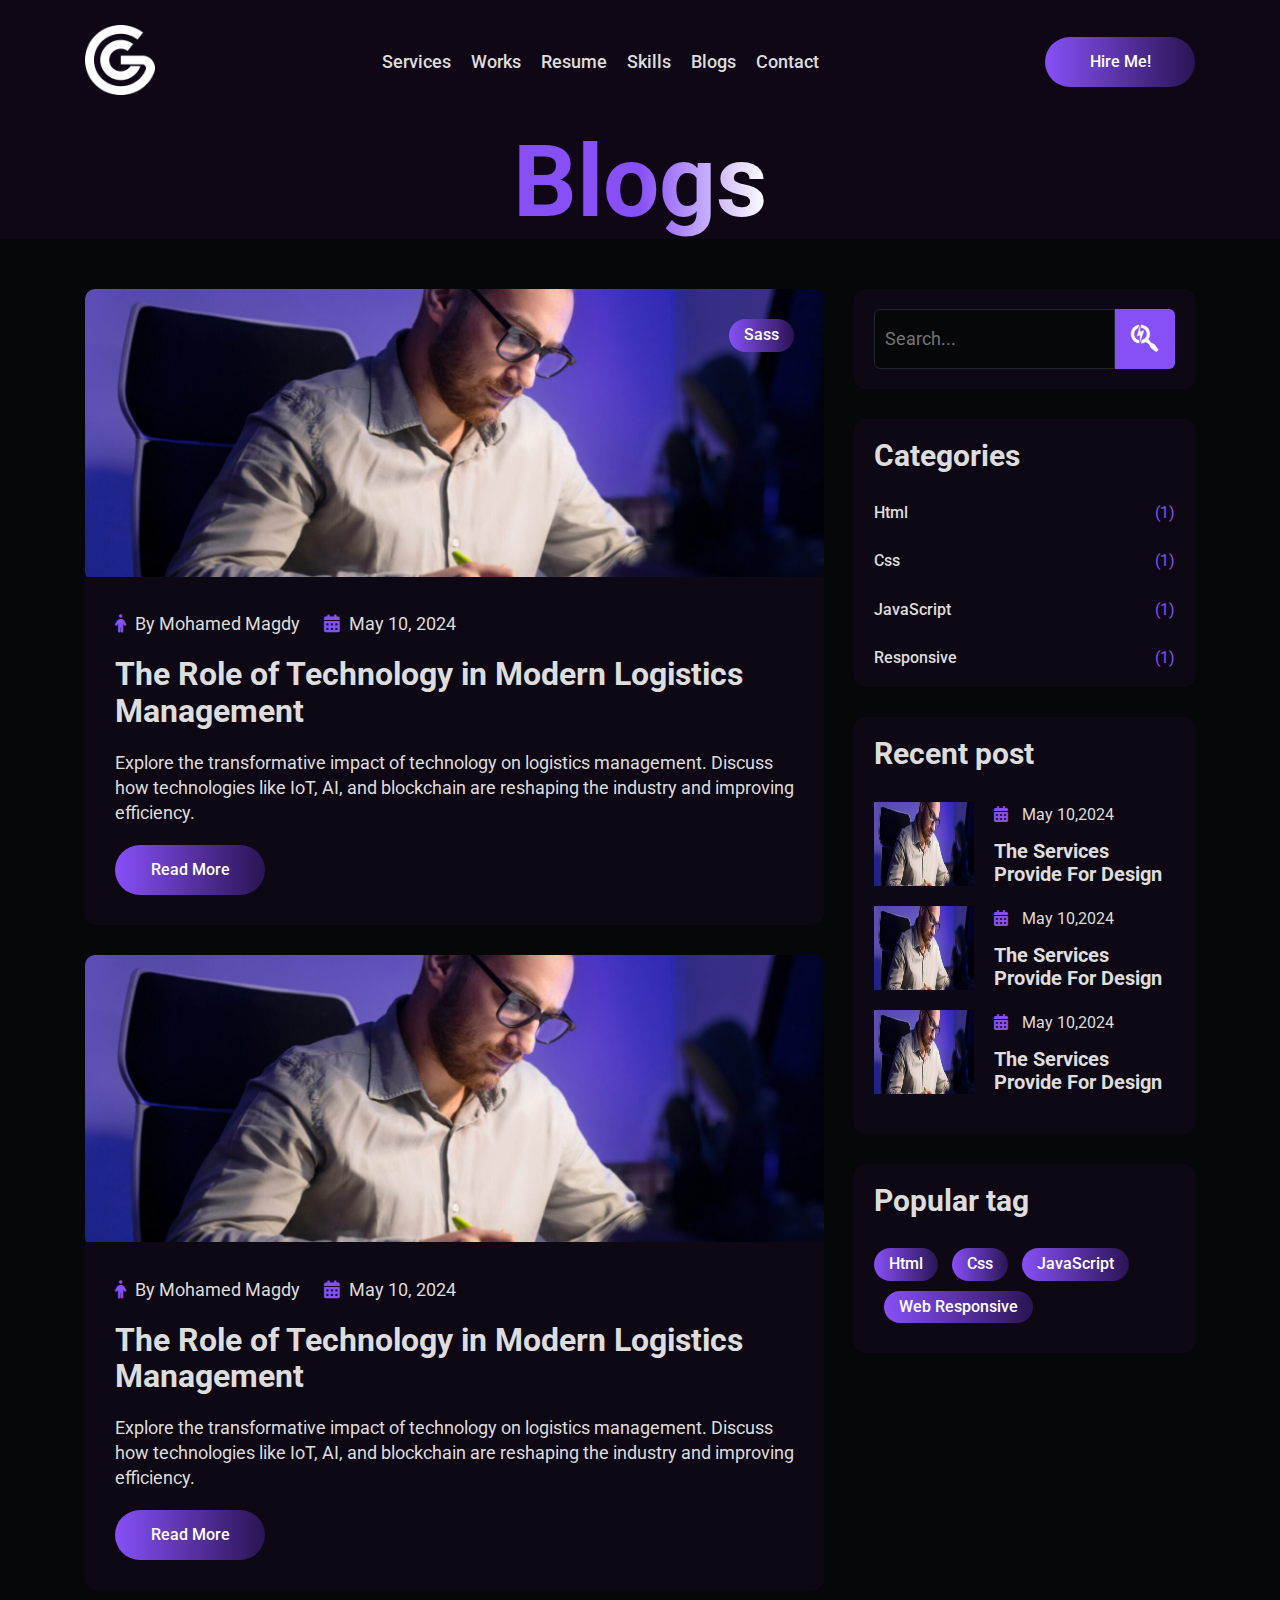
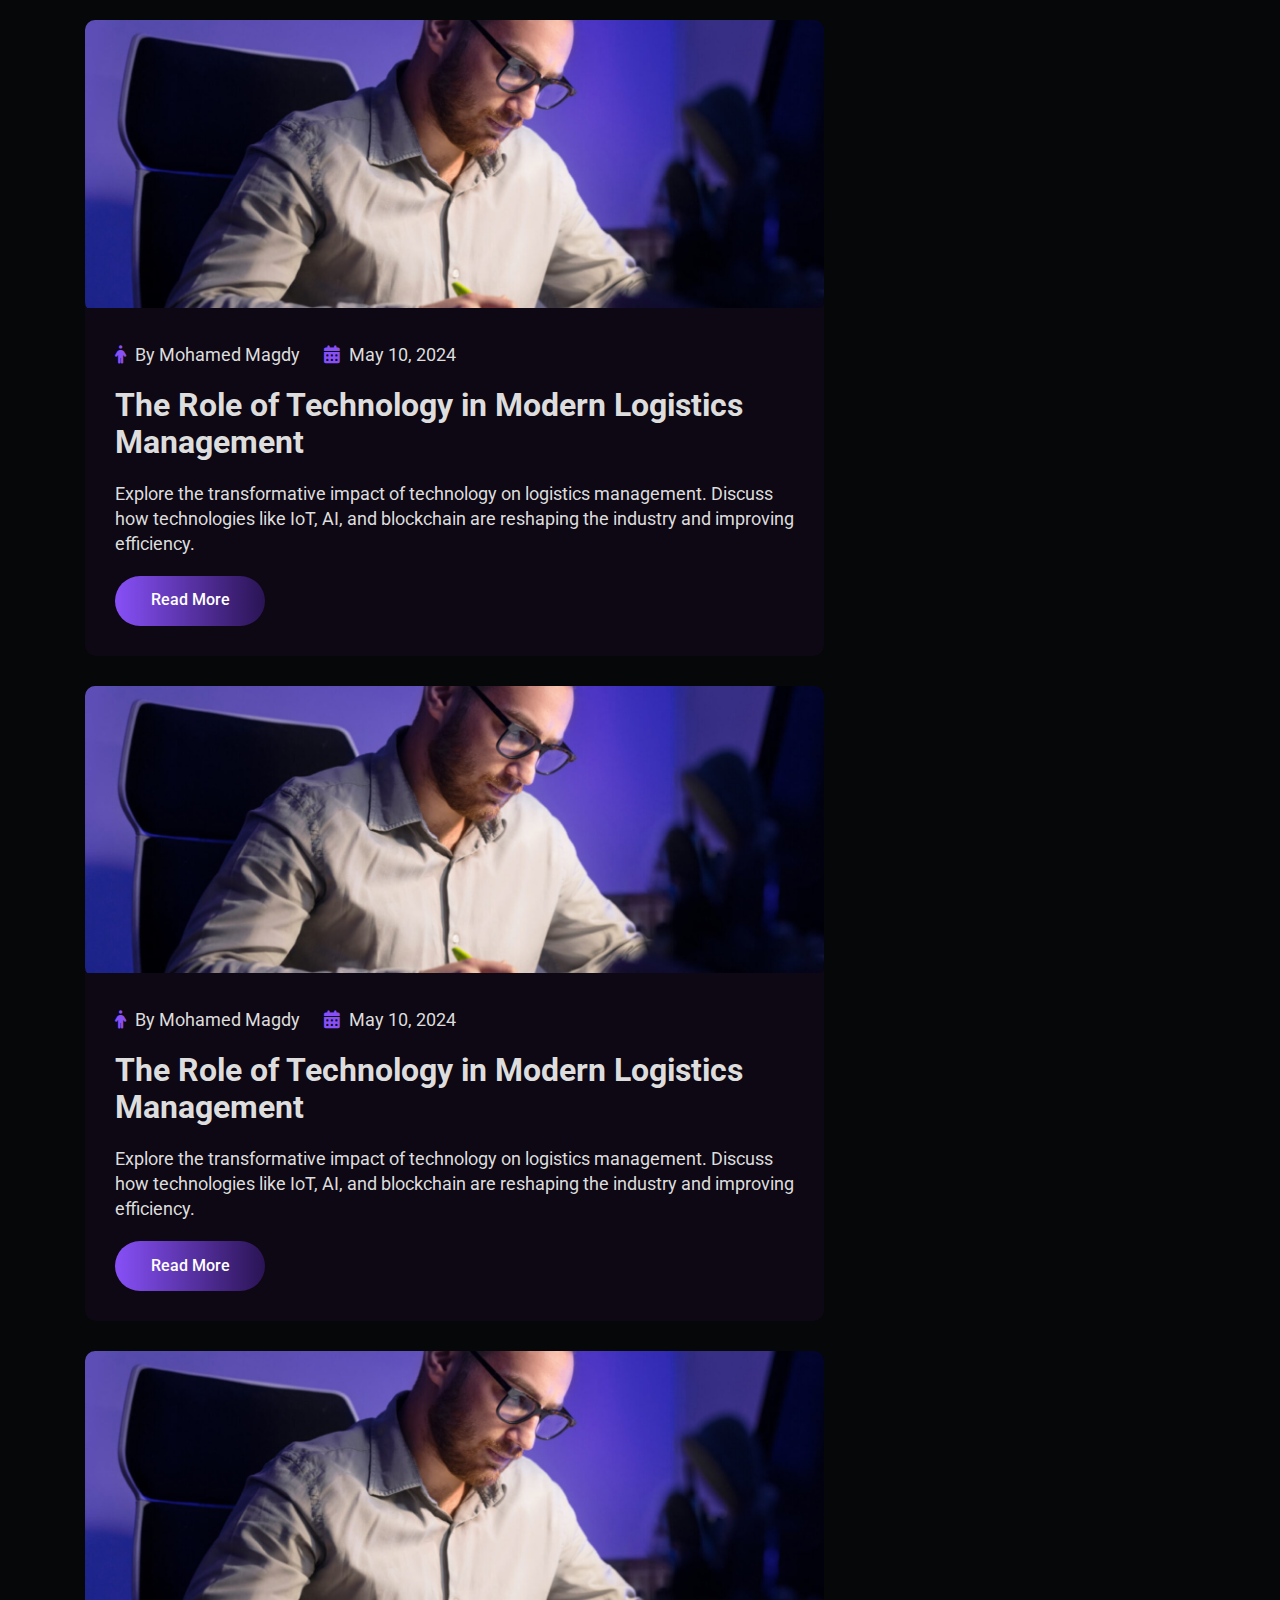
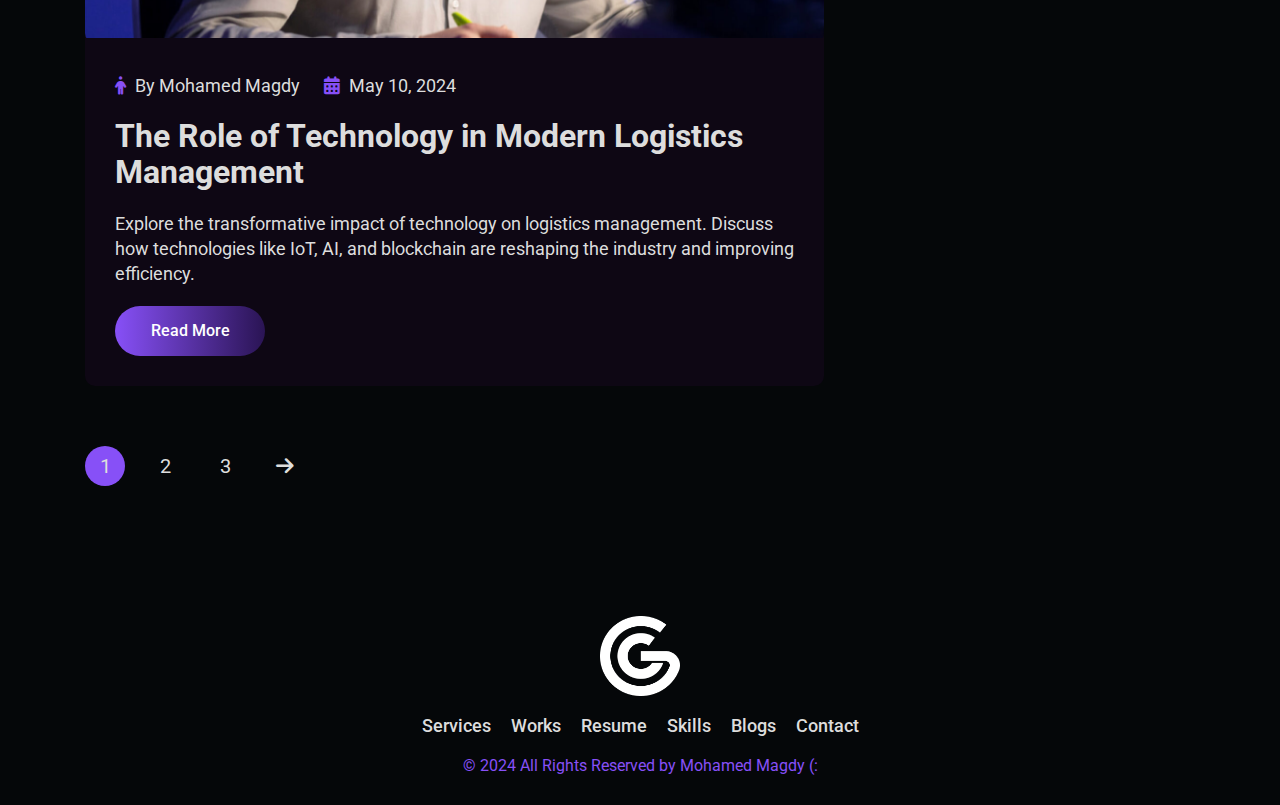
==== pages/blogs.html @ f68f624e "create Bolgs Page And Fix Some Bugs" ====
<!DOCTYPE html>
<html lang="en">
  <head>
    <meta charset="UTF-8" />
    <meta name="viewport" content="width=device-width, initial-scale=1.0" />
    <!-- Meta description for search engines -->
    <meta
      name="description"
      content="Welcome to the personal portfolio of Mohamed Magdy Elsayed, a passionate Frontend Developer. Explore my projects, skills, and experiences in web development."
    />

    <!-- Meta author with your name -->
    <meta name="author" content="Mohamed Magdy Elsayed" />

    <!-- Meta keywords to improve SEO -->
    <meta
      name="keywords"
      content="Frontend Developer, Mohamed Magdy Elsayed, Web Developer, HTML, CSS, JavaScript, Portfolio, Frontend, محمد مجدي السيد"
    />

    <link rel="stylesheet" href="../styles/normailze.css" />
    <link rel="stylesheet" href="../styles/all.min.css" />
    <link rel="stylesheet" href="../styles/global.css" />
    <link rel="stylesheet" href="../styles/blogs.css" />
    <title>Mohamed Magdy ELsayed | Blogs</title>
  </head>
  <body>
    <!-- Start Header  -->
    <header>
      <div class="container df f-sb f-v">
        <a href="../index.html" class="logo">
          <img src="../assets/images/logo.png" alt="logo" />
        </a>
        <nav>
          <ul class="df gap-20">
            <li><a href="../#services">services</a></li>
            <li><a href="../#works">works</a></li>
            <li><a href="../#resume">resume</a></li>
            <li><a href="../#skills">skills</a></li>
            <li><a href="pages/blogs.html">blogs</a></li>
            <li><a href="../#contact">contact</a></li>
          </ul>
          <a
            href="mailto:mohamedmagdyelsayed7@gmail.com"
            class="hire-me hire-me-mobile hide-me"
            >hire me!</a
          >
        </nav>
        <button class="hide-me mobile-menu">
          <i class="fa-solid fa-bars"></i>
        </button>
        <a href="mailto:mohamedmagdyelsayed7@gmail.com" class="hire-me df-ac"
          >hire me!</a
        >
      </div>
    </header>
    <!-- End Header  -->
    <!--Start Page Title -->
    <div class="page-title">
      <h1 class="main-title">Blogs</h1>
    </div>
    <!--End  Page Title -->
    <!-- Start Blogs -->
    <section class="blogs">
      <div class="container">
        <div class="blogs-place">
          <div class="blog">
            <span class="blog-category">Sass</span>
            <div class="blog-img">
              <img src="../assets/images/blog-4-1536x597.jpg" alt="blog" />
            </div>
            <div class="blog-info">
              <p>
                <span class="author"
                  ><i class="fa-solid fa-person"></i> By Mohamed Magdy</span
                >
                <span class="date"
                  ><i class="fa-solid fa-calendar-days"></i> May 10, 2024
                </span>
              </p>
              <h2>The Role of Technology in Modern Logistics Management</h2>
              <p>
                Explore the transformative impact of technology on logistics
                management. Discuss how technologies like IoT, AI, and
                blockchain are reshaping the industry and improving efficiency.
              </p>
              <a href="#">Read More</a>
            </div>
          </div>
          <div class="blog">
            <div class="blog-img">
              <img src="../assets/images/blog-4-1536x597.jpg" alt="blog" />
            </div>
            <div class="blog-info">
              <p>
                <span class="author"
                  ><i class="fa-solid fa-person"></i> By Mohamed Magdy</span
                >
                <span class="date"
                  ><i class="fa-solid fa-calendar-days"></i> May 10, 2024
                </span>
              </p>
              <h2>The Role of Technology in Modern Logistics Management</h2>
              <p>
                Explore the transformative impact of technology on logistics
                management. Discuss how technologies like IoT, AI, and
                blockchain are reshaping the industry and improving efficiency.
              </p>
              <a href="#">Read More</a>
            </div>
          </div>
          <div class="blog">
            <div class="blog-img">
              <img src="../assets/images/blog-4-1536x597.jpg" alt="blog" />
            </div>
            <div class="blog-info">
              <p>
                <span class="author"
                  ><i class="fa-solid fa-person"></i> By Mohamed Magdy</span
                >
                <span class="date"
                  ><i class="fa-solid fa-calendar-days"></i> May 10, 2024
                </span>
              </p>
              <h2>The Role of Technology in Modern Logistics Management</h2>
              <p>
                Explore the transformative impact of technology on logistics
                management. Discuss how technologies like IoT, AI, and
                blockchain are reshaping the industry and improving efficiency.
              </p>
              <a href="#">Read More</a>
            </div>
          </div>
          <div class="blog">
            <div class="blog-img">
              <img src="../assets/images/blog-4-1536x597.jpg" alt="blog" />
            </div>
            <div class="blog-info">
              <p>
                <span class="author"
                  ><i class="fa-solid fa-person"></i> By Mohamed Magdy</span
                >
                <span class="date"
                  ><i class="fa-solid fa-calendar-days"></i> May 10, 2024
                </span>
              </p>
              <h2>The Role of Technology in Modern Logistics Management</h2>
              <p>
                Explore the transformative impact of technology on logistics
                management. Discuss how technologies like IoT, AI, and
                blockchain are reshaping the industry and improving efficiency.
              </p>
              <a href="#">Read More</a>
            </div>
          </div>
          <div class="blog">
            <div class="blog-img">
              <img src="../assets/images/blog-4-1536x597.jpg" alt="blog" />
            </div>
            <div class="blog-info">
              <p>
                <span class="author"
                  ><i class="fa-solid fa-person"></i> By Mohamed Magdy</span
                >
                <span class="date"
                  ><i class="fa-solid fa-calendar-days"></i> May 10, 2024
                </span>
              </p>
              <h2>The Role of Technology in Modern Logistics Management</h2>
              <p>
                Explore the transformative impact of technology on logistics
                management. Discuss how technologies like IoT, AI, and
                blockchain are reshaping the industry and improving efficiency.
              </p>
              <a href="#">Read More</a>
            </div>
          </div>

          <div class="blogs-pages">
            <a href="#" class="show-me"><i class="fa-solid fa-arrow-left"></i></a>
            <a href="#" class="active">1</a>
            <a href="#">2</a>
            <a href="#">3</a>
            <a href="#"><i class="fa-solid fa-arrow-right"></i></a>
          </div>
        </div>

        <aside>
          <div class="search df">
            <input type="text" placeholder="Search..." />
            <button><i class="fa-brands fa-searchengin"></i></button>
          </div>
          <div class="categories">
            <h3>Categories</h3>
            <ul>
              <li>
                <a href="html.html">Html</a>
                <span class="blogs-count">(1)</span>
              </li>
              <li>
                <a href="css.html">Css</a> <span class="blogs-count">(1)</span>
              </li>
              <li>
                <a href="javascript.html">JavaScript</a>
                <span class="blogs-count">(1)</span>
              </li>
              <li>
                <a href="web-responsive.html">Responsive</a>
                <span class="blogs-count">(1)</span>
              </li>
            </ul>
          </div>
          <div class="recent-post">
            <h3>Recent post</h3>
            <div class="blog" title="The services provide for design">
              <a href="#" class="df gap-20">
                <img src="../assets/images/blog-4-1536x597.jpg" alt="blog1" />
                <div class="blog-info">
                  <span
                    ><i class="fa-solid fa-calendar-days"></i> May 10,2024</span
                  >
                  <h4>The services provide for design</h4>
                </div>
              </a>
            </div>
            <div class="blog" title="The services provide for design">
              <a href="#" class="df gap-20">
                <img src="../assets/images/blog-4-1536x597.jpg" alt="blog1" />
                <div class="blog-info">
                  <span
                    ><i class="fa-solid fa-calendar-days"></i> May 10,2024</span
                  >
                  <h4>The services provide for design</h4>
                </div>
              </a>
            </div>
            <div class="blog" title="The services provide for design">
              <a href="#" class="df gap-20">
                <img src="../assets/images/blog-4-1536x597.jpg" alt="blog1" />
                <div class="blog-info">
                  <span
                    ><i class="fa-solid fa-calendar-days"></i> May 10,2024</span
                  >
                  <h4>The services provide for design</h4>
                </div>
              </a>
            </div>
          </div>
          <div class="popular-tag">
            <h3>Popular tag</h3>
            <a href="html.html">Html</a>
            <a href="css.html">Css</a>
            <a href="javascript.html">JavaScript</a>
            <a href="web-responsive.html">Web Responsive</a>
          </div>
        </aside>
      </div>
    </section>
    <!-- End Blogs -->
    <!-- Start Footer -->
    <footer>
      <div class="container df f-v gap-20">
        <img src="../assets/images/logo.png" alt="logo.png" />
        <nav>
          <ul class="df gap-20 f-h">
            <li><a href="#services">services</a></li>
            <li><a href="#works">works</a></li>
            <li><a href="#resume">resume</a></li>
            <li><a href="#skills">skills</a></li>
            <li><a href="pages/blogs.html">blogs</a></li>
            <li><a href="#contact">contact</a></li>
          </ul>
        </nav>
        <p>© 2024 All Rights Reserved by Mohamed Magdy (:</p>
      </div>
    </footer>
    <!-- End Footer -->
    <script src="../scripts/global.js"></script>
  </body>
</html>
---- styles/normailze.css ----
/*! normalize.css v8.0.1 | MIT License | github.com/necolas/normalize.css */

/* Document
   ========================================================================== */

/**
 * 1. Correct the line height in all browsers.
 * 2. Prevent adjustments of font size after orientation changes in iOS.
 */

html {
  line-height: 1.15; /* 1 */
  -webkit-text-size-adjust: 100%; /* 2 */
}

/* Sections
   ========================================================================== */

/**
 * Remove the margin in all browsers.
 */

body {
  margin: 0;
}

/**
 * Render the `main` element consistently in IE.
 */

main {
  display: block;
}

/**
 * Correct the font size and margin on `h1` elements within `section` and
 * `article` contexts in Chrome, Firefox, and Safari.
 */

h1 {
  font-size: 2em;
  margin: 0.67em 0;
}

/* Grouping content
   ========================================================================== */

/**
 * 1. Add the correct box sizing in Firefox.
 * 2. Show the overflow in Edge and IE.
 */

hr {
  box-sizing: content-box; /* 1 */
  height: 0; /* 1 */
  overflow: visible; /* 2 */
}

/**
 * 1. Correct the inheritance and scaling of font size in all browsers.
 * 2. Correct the odd `em` font sizing in all browsers.
 */

pre {
  font-family: monospace, monospace; /* 1 */
  font-size: 1em; /* 2 */
}

/* Text-level semantics
   ========================================================================== */

/**
 * Remove the gray background on active links in IE 10.
 */

a {
  background-color: transparent;
}

/**
 * 1. Remove the bottom border in Chrome 57-
 * 2. Add the correct text decoration in Chrome, Edge, IE, Opera, and Safari.
 */

abbr[title] {
  border-bottom: none; /* 1 */
  text-decoration: underline; /* 2 */
  text-decoration: underline dotted; /* 2 */
}

/**
 * Add the correct font weight in Chrome, Edge, and Safari.
 */

b,
strong {
  font-weight: bolder;
}

/**
 * 1. Correct the inheritance and scaling of font size in all browsers.
 * 2. Correct the odd `em` font sizing in all browsers.
 */

code,
kbd,
samp {
  font-family: monospace, monospace; /* 1 */
  font-size: 1em; /* 2 */
}

/**
 * Add the correct font size in all browsers.
 */

small {
  font-size: 80%;
}

/**
 * Prevent `sub` and `sup` elements from affecting the line height in
 * all browsers.
 */

sub,
sup {
  font-size: 75%;
  line-height: 0;
  position: relative;
  vertical-align: baseline;
}

sub {
  bottom: -0.25em;
}

sup {
  top: -0.5em;
}

/* Embedded content
   ========================================================================== */

/**
 * Remove the border on images inside links in IE 10.
 */

img {
  border-style: none;
}

/* Forms
   ========================================================================== */

/**
 * 1. Change the font styles in all browsers.
 * 2. Remove the margin in Firefox and Safari.
 */

button,
input,
optgroup,
select,
textarea {
  font-family: inherit; /* 1 */
  font-size: 100%; /* 1 */
  line-height: 1.15; /* 1 */
  margin: 0; /* 2 */
}

/**
 * Show the overflow in IE.
 * 1. Show the overflow in Edge.
 */

button,
input {
  /* 1 */
  overflow: visible;
}

/**
 * Remove the inheritance of text transform in Edge, Firefox, and IE.
 * 1. Remove the inheritance of text transform in Firefox.
 */

button,
select {
  /* 1 */
  text-transform: none;
}

/**
 * Correct the inability to style clickable types in iOS and Safari.
 */

button,
[type="button"],
[type="reset"],
[type="submit"] {
  -webkit-appearance: button;
}

/**
 * Remove the inner border and padding in Firefox.
 */

button::-moz-focus-inner,
[type="button"]::-moz-focus-inner,
[type="reset"]::-moz-focus-inner,
[type="submit"]::-moz-focus-inner {
  border-style: none;
  padding: 0;
}

/**
 * Restore the focus styles unset by the previous rule.
 */

button:-moz-focusring,
[type="button"]:-moz-focusring,
[type="reset"]:-moz-focusring,
[type="submit"]:-moz-focusring {
  outline: 1px dotted ButtonText;
}

/**
 * Correct the padding in Firefox.
 */

fieldset {
  padding: 0.35em 0.75em 0.625em;
}

/**
 * 1. Correct the text wrapping in Edge and IE.
 * 2. Correct the color inheritance from `fieldset` elements in IE.
 * 3. Remove the padding so developers are not caught out when they zero out
 *    `fieldset` elements in all browsers.
 */

legend {
  box-sizing: border-box; /* 1 */
  color: inherit; /* 2 */
  display: table; /* 1 */
  max-width: 100%; /* 1 */
  padding: 0; /* 3 */
  white-space: normal; /* 1 */
}

/**
 * Add the correct vertical alignment in Chrome, Firefox, and Opera.
 */

progress {
  vertical-align: baseline;
}

/**
 * Remove the default vertical scrollbar in IE 10+.
 */

textarea {
  overflow: auto;
}

/**
 * 1. Add the correct box sizing in IE 10.
 * 2. Remove the padding in IE 10.
 */

[type="checkbox"],
[type="radio"] {
  box-sizing: border-box; /* 1 */
  padding: 0; /* 2 */
}

/**
 * Correct the cursor style of increment and decrement buttons in Chrome.
 */

[type="number"]::-webkit-inner-spin-button,
[type="number"]::-webkit-outer-spin-button {
  height: auto;
}

/**
 * 1. Correct the odd appearance in Chrome and Safari.
 * 2. Correct the outline style in Safari.
 */

[type="search"] {
  -webkit-appearance: textfield; /* 1 */
  outline-offset: -2px; /* 2 */
}

/**
 * Remove the inner padding in Chrome and Safari on macOS.
 */

[type="search"]::-webkit-search-decoration {
  -webkit-appearance: none;
}

/**
 * 1. Correct the inability to style clickable types in iOS and Safari.
 * 2. Change font properties to `inherit` in Safari.
 */

::-webkit-file-upload-button {
  -webkit-appearance: button; /* 1 */
  font: inherit; /* 2 */
}

/* Interactive
   ========================================================================== */

/*
 * Add the correct display in Edge, IE 10+, and Firefox.
 */

details {
  display: block;
}

/*
 * Add the correct display in all browsers.
 */

summary {
  display: list-item;
}

/* Misc
   ========================================================================== */

/**
 * Add the correct display in IE 10+.
 */

template {
  display: none;
}

/**
 * Add the correct display in IE 10.
 */

[hidden] {
  display: none;
}
---- styles/global.css ----
@import url("https://fonts.googleapis.com/css2?family=Roboto:ital,wght@0,100;0,300;0,400;0,500;0,700;0,900;1,100&display=swap");

:root {
  --clr-900: #140c1c;
  --clr-850: #0e0714;
  --clr-800: #0f0715;
  --clr-750: #050709;
  --clr-700: #2a1454;
  --clr-600: #8750f7;
  --clr-500: #dddddd;
  --main-padding: 50px;
  --main-duration: 0.4s;
  --main-gradient: linear-gradient(
    to right,
    var(--clr-600) 0%,
    var(--clr-700) 100%
  );
  --glow: linear-gradient(
    260deg,
    var(--clr-600) 0%,
    rgba(115, 67, 210, 0) 100%
  );
}

* {
  padding: 0;
  margin: 0;
  box-sizing: border-box;
}

html {
  scroll-behavior: smooth;
}

body {
  font-family: "Roboto", sans-serif;
}

body::-webkit-scrollbar {
  width: 12px;
}

body::-webkit-scrollbar-track {
  background: var(--clr-700);
}

body::-webkit-scrollbar-thumb {
  background-color: var(--clr-600);
}

a {
  text-transform: capitalize;
  text-decoration: none;
}

ul {
  list-style: none;
}

.main-title {
  font-size: 72px;
  background-image: linear-gradient(
    to right,
    var(--clr-600) 0%,
    var(--clr-600) 50%,
    white
  );
  -webkit-background-clip: text;
  -webkit-text-fill-color: transparent;
  margin-block: 10px;
  white-space: nowrap;
  width: fit-content;
  /* padding-inline: 15px; */
}

section > h2 {
  margin-inline: auto;
}

section > p {
  color: var(--clr-500);
  font-size: 18px;
  line-height: 25px;
  text-align: center;
  margin-bottom: 30px;
  padding-inline: 15px;
}

.container {
  padding-inline: 15px;
  margin-inline: auto;
}

@media (min-width: 576px) {
  .container {
    width: 540px;
  }
}

@media (min-width: 768px) {
  .container {
    width: 720px;
  }
}

@media (min-width: 992px) {
  .container {
    width: 960px;
  }
}

@media (min-width: 1200px) {
  .container {
    width: 1140px;
  }
}

@media (max-width: 1199px) {
  .main-title {
    font-size: 60px;
  }
}

@media (max-width: 767px) {
  .main-title {
    font-size: 45px;
  }
}

@media (max-width: 569px) {
  .main-title {
    font-size: 40px;
  }
}

@media (max-width: 400px) {
  .main-title {
    font-size: 28px;
  }
}

/* Helper Classes */

.clr-900 {
  color: #140c1c;
}
.clr-800 {
  color: #0f0715;
}
.clr-750 {
  color: #050709;
}
.clr-700 {
  color: #2a1454;
}
.clr-600 {
  color: #8750f7;
}
.clr-500 {
  color: #dddddd;
}

.hide-me {
  display: none ;
}

.show-me {
  display: block;
}

.df {
  display: flex;
}

.df-ac {
  display: flex;
  align-items: center;
  justify-content: center;
}

.f-sb {
  justify-content: space-between;
}

.f-h {
  justify-content: center;
}

.f-v {
  align-items: center;
}

.gap-5 {
  gap: 5px;
}

.gap-10 {
  gap: 10px;
}

.gap-15 {
  gap: 15px;
}

.gap-20 {
  gap: 20px;
}

.gap-50 {
  gap: 50px;
}

.gap-100 {
  gap: 100px;
}

/* Start Header */
header {
  background-color: var(--clr-800);
}

header .container {
  position: relative;
  padding-block: 25px;
}

header img {
  width: 70px;
}

header ul a {
  position: relative;
  color: var(--clr-500);
  font-weight: 500;
  font-size: 18px;
}

header ul a::before {
  content: "";
  position: absolute;
  width: 0%;
  height: 3px;
  left: 0;
  bottom: -3px;
  background-color: var(--clr-600);
  transition: var(--main-duration);
}

header ul a:hover::before {
  width: 100%;
}

header .hire-me {
  background-image: var(--main-gradient);
  width: 150px;
  height: 50px;
  border-radius: 30px;
  color: white;
  font-weight: 500;
}

@media (max-width: 991px) {
  header nav {
    display: none;
    position: absolute;
    width: calc(100% - 30px);
    right: 15px;
    top: calc(100% - 15px);
    z-index: 10;
    /* background-color: var(--clr-600); */
    padding: 20px;
    border: 2px solid var(--clr-600);
    background: black;
  }

  header nav ul {
    flex-direction: column;
    gap: 30px !important;
    margin-bottom: 30px;
  }

  header nav ul li {
    padding: 5px;
    border: 2px solid var(--clr-600);
  }

  header .hire-me {
    display: none;
  }

  header .hire-me-mobile {
    display: flex;
    justify-content: center;
    align-items: center;
    margin-inline: auto;
  }

  header .mobile-menu {
    display: flex;
    justify-content: center;
    align-items: center;
    width: 40px;
    height: 40px;
    border: 2px solid var(--clr-600);
    background-color: transparent;
    color: var(--clr-600);
    font-size: 25px;
    cursor: pointer;
  }
}

/* End Header */

/* Start footer */
footer {
  padding-block: 50px 30px;
  background-color: var(--clr-750);
}

footer .container {
  flex-direction: column;
  color: var(--clr-600);
}

footer img {
  width: 80px;
}

footer ul {
  flex-wrap: wrap;
}

footer ul a {
  position: relative;
  color: var(--clr-500);
  font-weight: 500;
  font-size: 18px;
}

footer ul a::before {
  content: "";
  position: absolute;
  width: 0%;
  height: 3px;
  left: 0;
  bottom: -3px;
  background-color: var(--clr-600);
  transition: var(--main-duration);
}

footer ul a:hover::before {
  width: 100%;
}

footer p {
  text-align: center;
}
/* End footer */
---- styles/blogs.css ----
.page-title {
  background-color: var(--clr-800);
}

.page-title h1 {
  margin: 0;
  font-size: 100px;
  margin-inline: auto;
}

.blogs {
  background-color: var(--clr-750);
  padding-block: 50px;
}

.blogs .blogs-place .blog {
  margin-bottom: 30px;
  background-color: var(--clr-850);
  color: var(--clr-500);
  border-radius: 10px;
  position: relative;
}

.blogs .blogs-place .blog .blog-category {
  position: absolute;
  top: 10px;
  right: 10px;
  z-index: 9;
  display: flex;
  align-items: center;
  justify-content: center;
  background-image: var(--main-gradient);
  padding: 7px 15px;
  border-radius: 30px;
  color: white;
  font-weight: 500;
  margin-top: 20px;
}

.blogs .blogs-place .blog .blog-img {
  overflow: hidden;
  border-radius: 10px;
}

.blogs .blogs-place .blog img {
  width: 100%;
  transition: var(--main-duration);
}

.blogs .blogs-place .blog img:hover {
  transform: scale(1.1);
}

.blogs .blogs-place .blog .blog-info {
  padding: 30px;
}

.blogs .blogs-place .blog h2 {
  font-size: 32px;
  margin-block: 20px;
}

.blogs .blogs-place .blog p {
  font-size: 18px;
  line-height: 25px;
}

.blogs .blogs-place .blog span:first-of-type {
  margin-right: 20px;
}

.blogs .blogs-place .blog i {
  color: var(--clr-600);
  margin-right: 5px;
}

.blogs .blogs-place .blog a {
  display: flex;
  align-items: center;
  justify-content: center;
  background-image: var(--main-gradient);
  width: 150px;
  height: 50px;
  border-radius: 30px;
  color: white;
  font-weight: 500;
  margin-top: 20px;
}

.blogs .blogs-place .blogs-pages {
  display: flex;
  gap: 20px;
  padding-block: 30px;
}

.blogs .blogs-place .blogs-pages a {
  color: var(--clr-500);
  font-size: 20px;
  transition: var(--main-duration);
  display: flex;
  align-items: center;
  justify-content: center;
  width: 40px;
  height: 40px;
  border-radius: 50%;
}

.blogs .blogs-place .blogs-pages a.active {
  background-color: var(--clr-600);
}

.blogs .blogs-place .blogs-pages a:first-of-type {
  display: none
}

.blogs .blogs-place .blogs-pages a:hover {
  background-color: var(--clr-600);
}

.blogs aside h3 {
  color: var(--clr-500);
  font-size: 30px;
  margin-bottom: 30px;
}

.search,
.categories,
.recent-post,
.popular-tag {
  background-color: var(--clr-850);
  padding: 20px;
  margin-bottom: 30px;
  border-radius: 10px;

}

.blogs aside .blog {
  margin-bottom: 20px;
}

.blogs aside .search input {
  width: 80%;
  padding-left: 10px;
  font-size: 18px;
  background-color: var(--clr-750);
  color: white;
  border: 1px solid #22272c;
  outline: none;
  border-top-left-radius: 6px;
  border-bottom-left-radius: 6px;
}

.blogs aside .search button {
  font-size: 20px;
  border: none;
  background-color: var(--clr-600);
  outline: none;
  cursor: pointer;
  height: 60px;
  width: 20%;
  color: white;
  font-size: 30px;
  border-top-right-radius: 6px;
  border-bottom-right-radius: 6px;
}

.blogs aside .categories ul {
  display: flex;
  flex-direction: column;
  gap: 30px;
}

.blogs aside .categories ul li {
  display: inline-flex ;
  align-items: center;
  justify-content: space-between;
}

.blogs aside .categories ul li a {
  color: var(--clr-500);
  font-weight: 500;
}

.blogs aside .categories ul li span {
  color: var(--clr-600);
}

.blogs aside .recent-post a {
  font-size: 20px;
  color: var(--clr-500);
}

.blogs aside .recent-post img {
  width: 100px;
  aspect-ratio: 16 / 9;
}

.blogs aside .recent-post span {
  font-size: 16px;
}

.blogs aside .recent-post i {
  color: var(--clr-600);
  margin-right: 10px;
}

.blogs aside .recent-post h4 {
  margin-top: 15px;
}

.blogs aside .popular-tag a {
  display: inline-block;
  background-image: var(--main-gradient);
  padding: 7px 15px;
  border-radius: 30px;
  color: white;
  font-weight: 500;
}

.blogs aside .popular-tag a {
  margin-bottom: 10px;
}

.blogs aside .popular-tag a:not(:first-of-type) {
  margin-left: 10px;
}


@media (min-width: 992px) {
  .blogs .container {
    display: flex;
    gap: 30px;
  }

  .blogs .container .blogs-place {
    width: calc(100% - 350px);
  }

  .blogs .container aside {
    width: 350px;
  }
}

@media (max-width: 430px) {
  .blogs .blogs-place .blog h2 {
    font-size: 25px;
  }

  .blogs .blogs-place .blog p {
    font-size: 17px;
  }
}

@media (max-width: 418px) {
  .blogs .blogs-place .blog p:has(span) {
    display: flex;
    flex-direction: column;
    gap: 10px;
  }
}
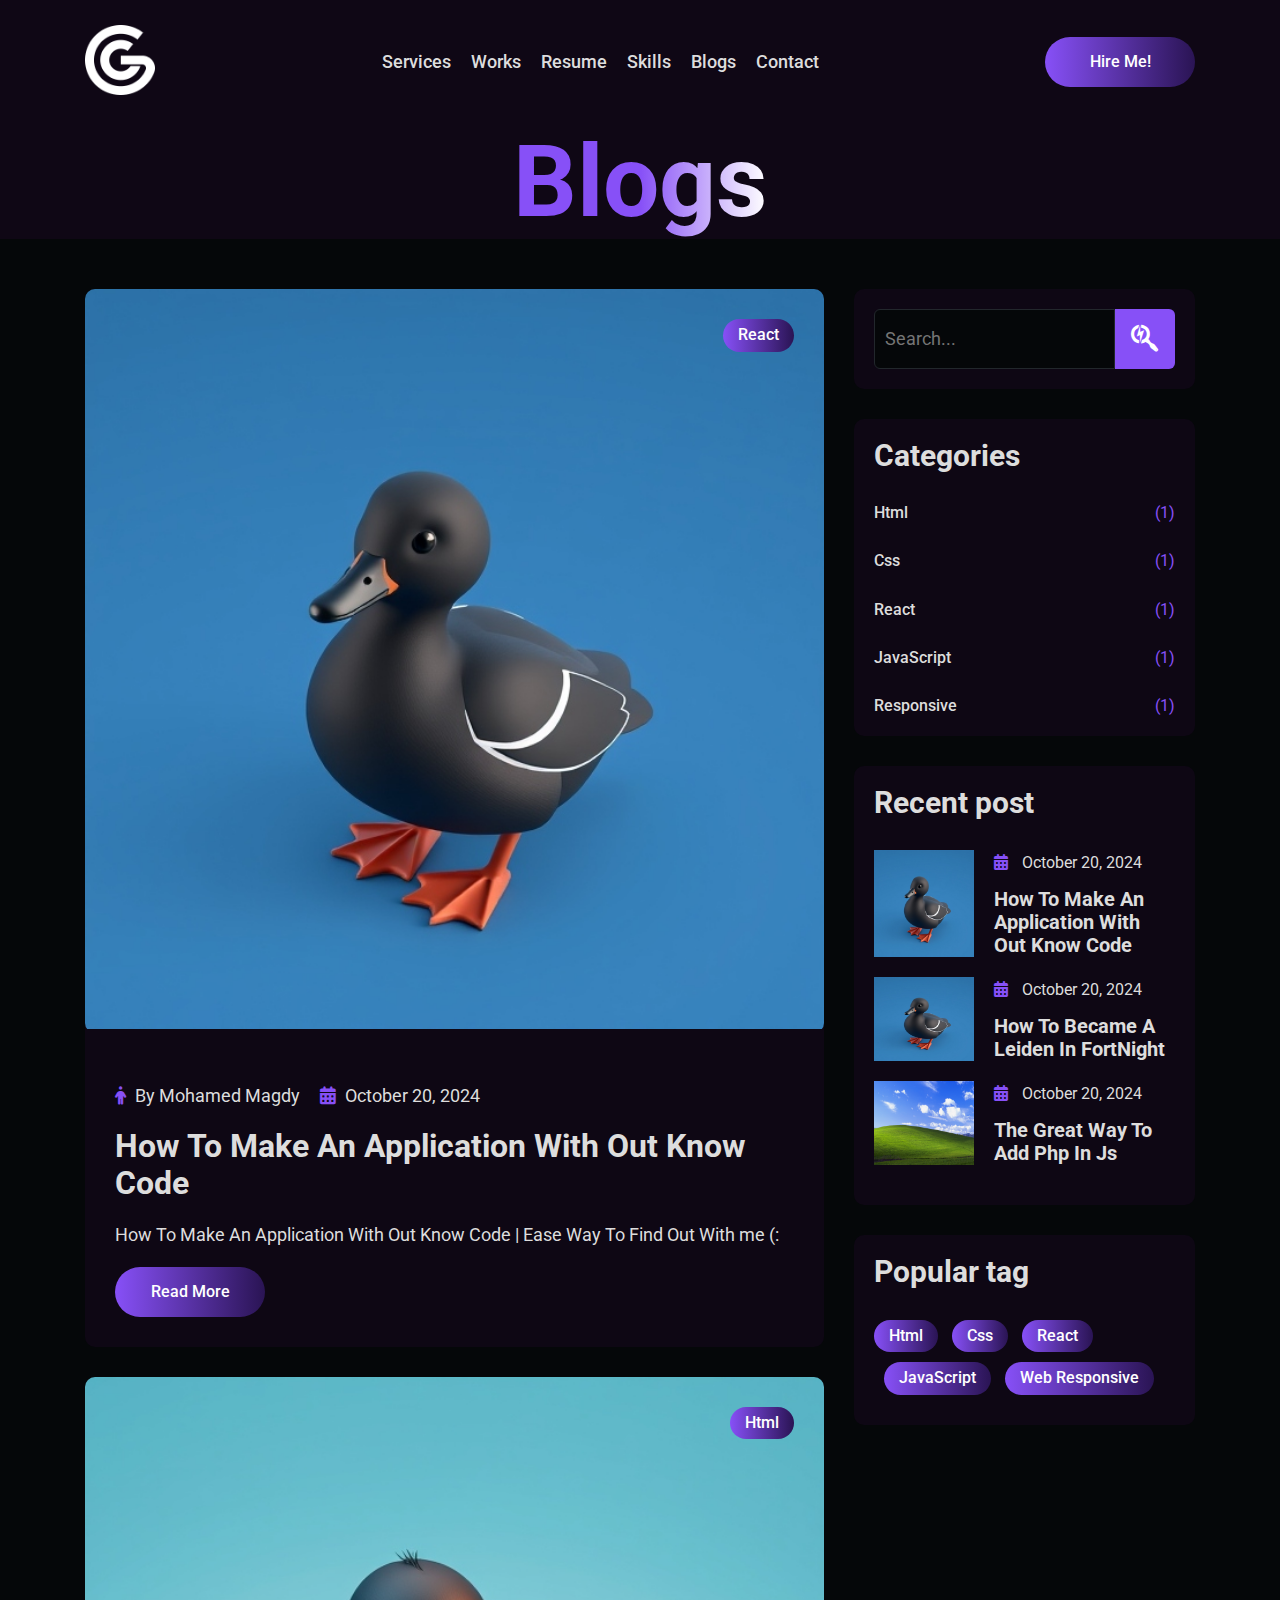
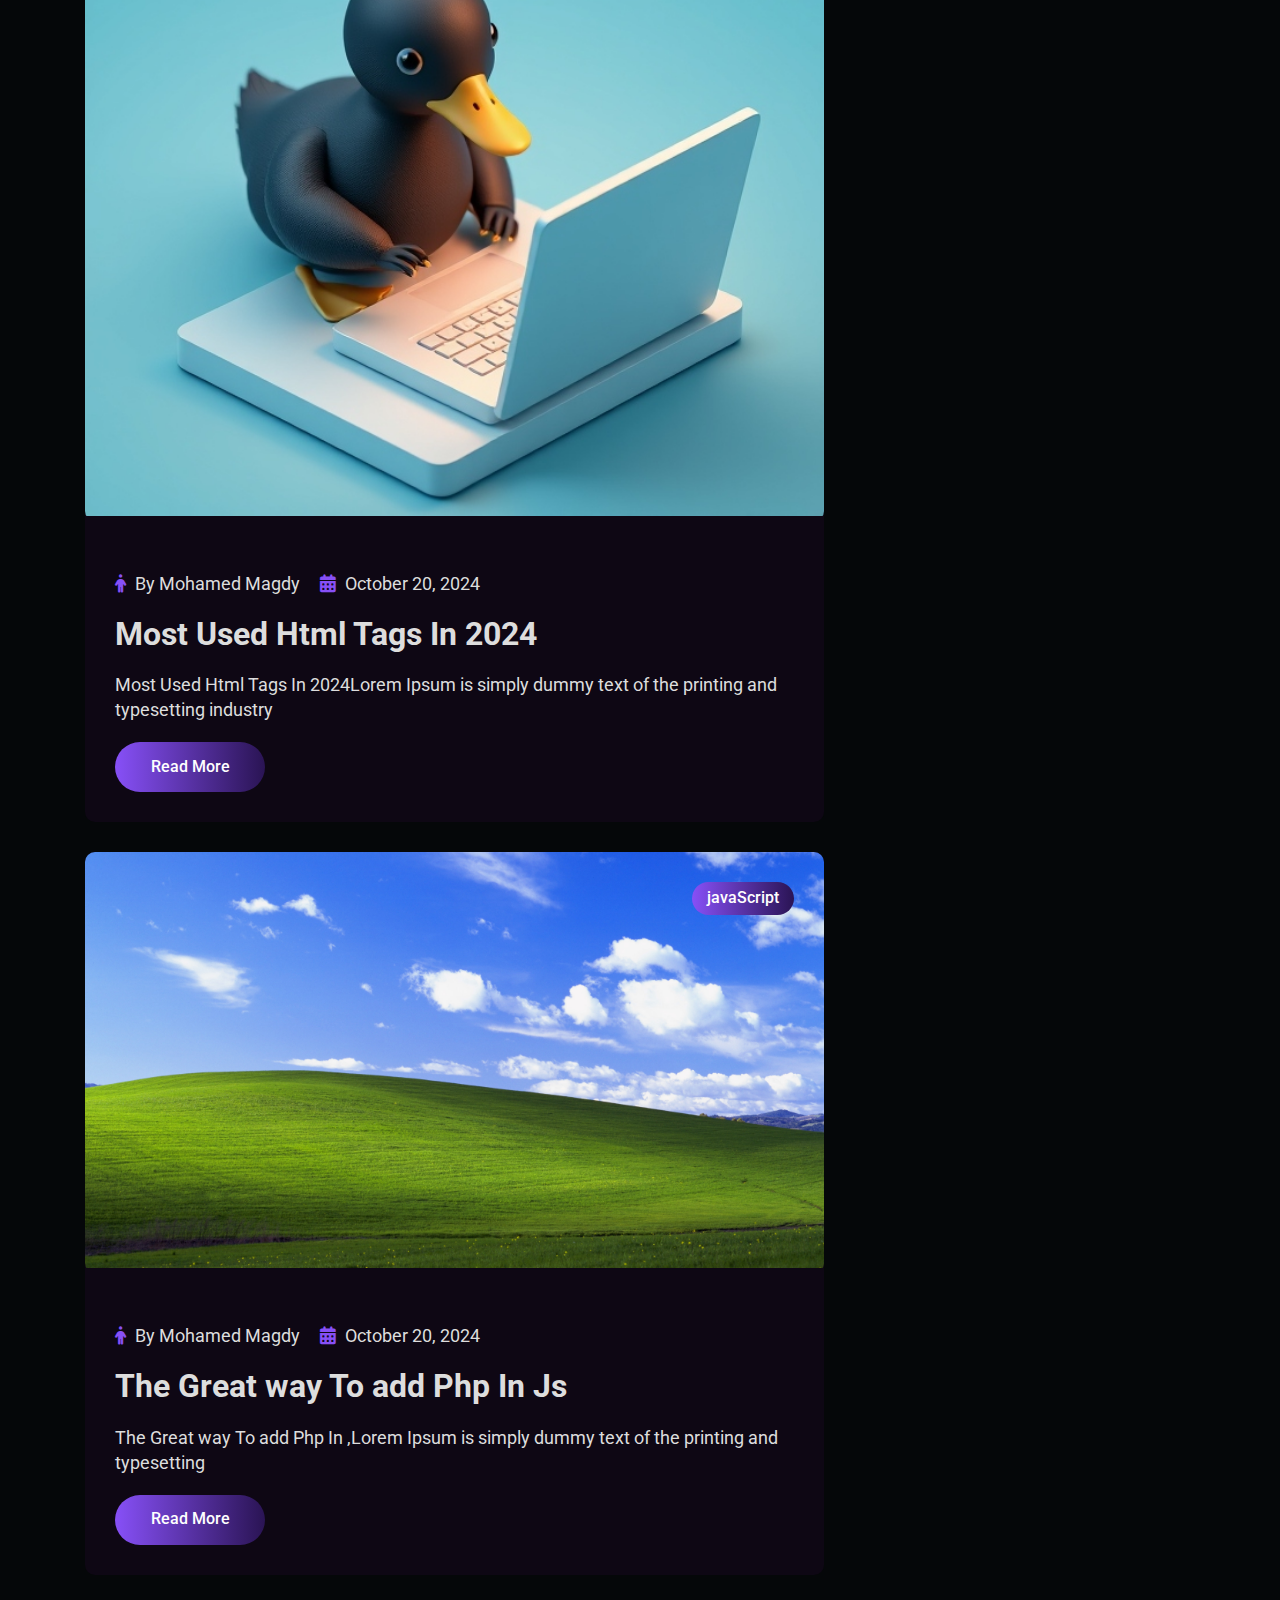
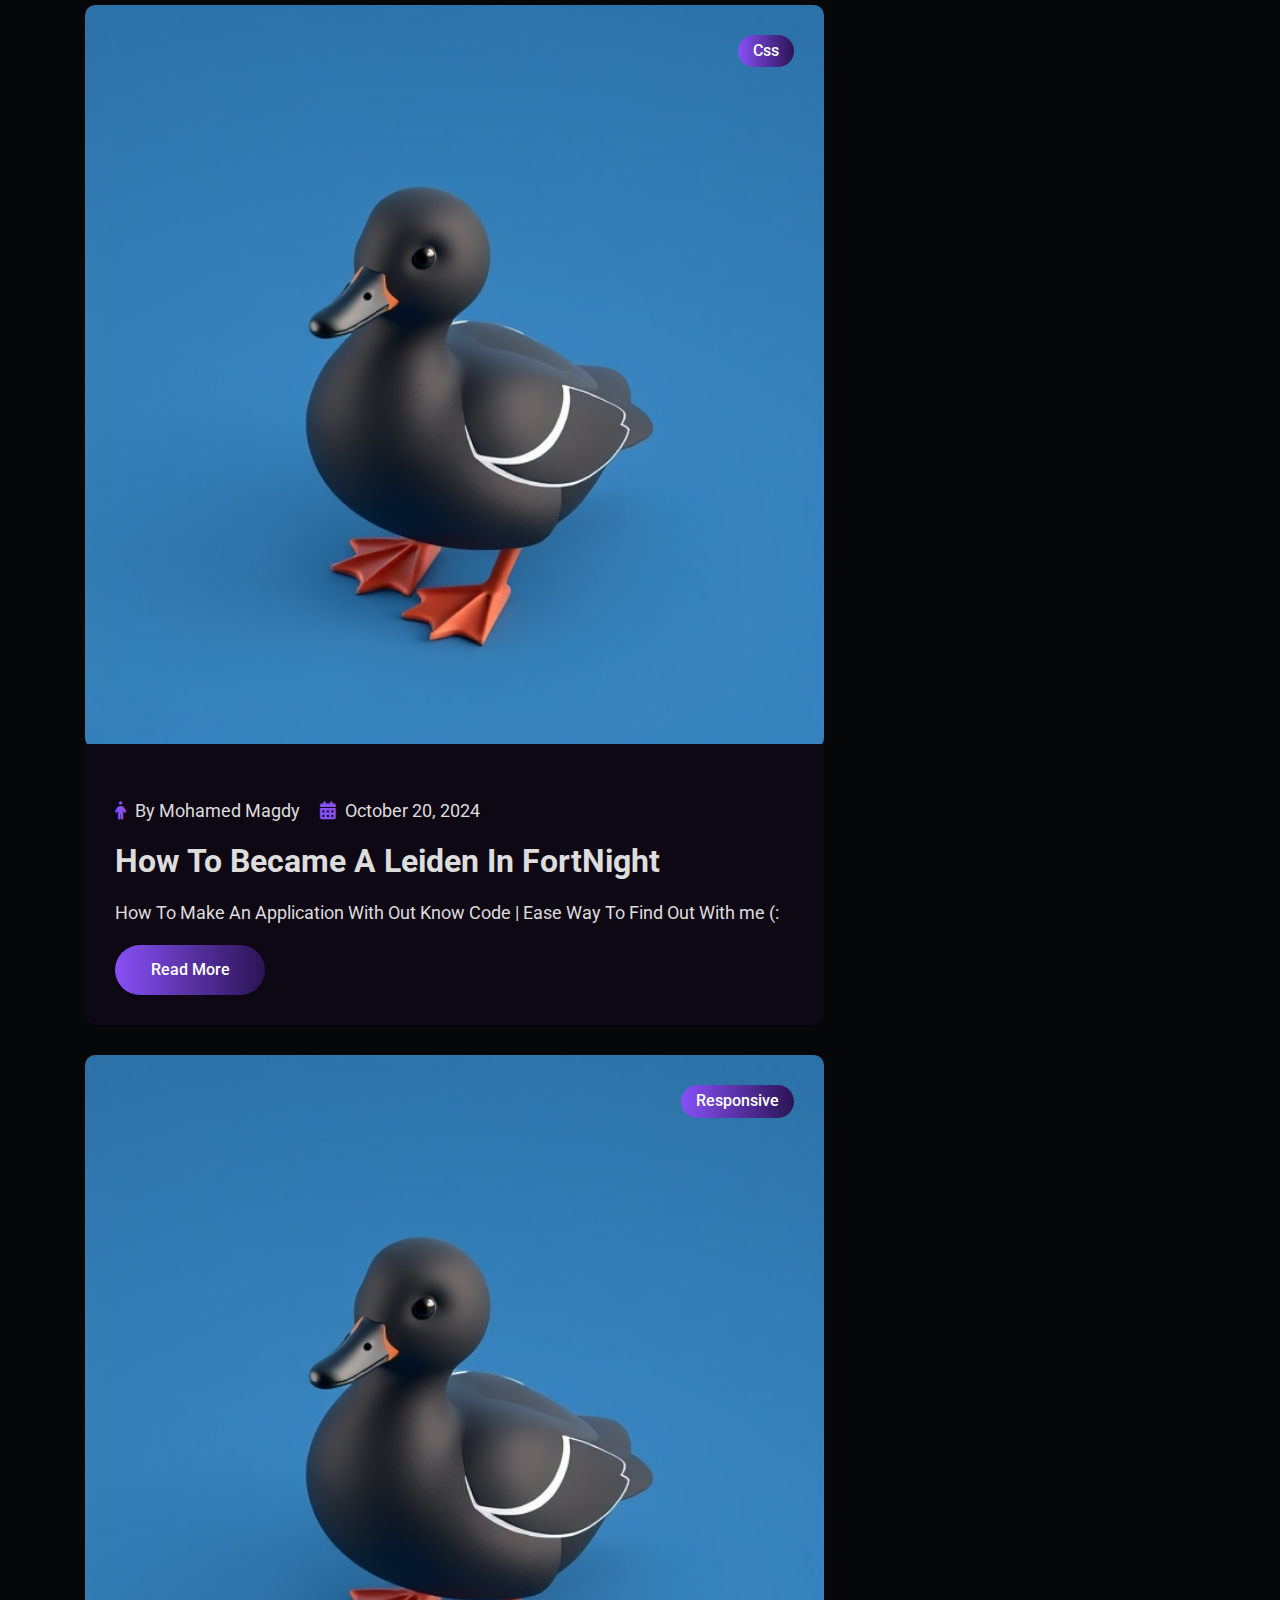
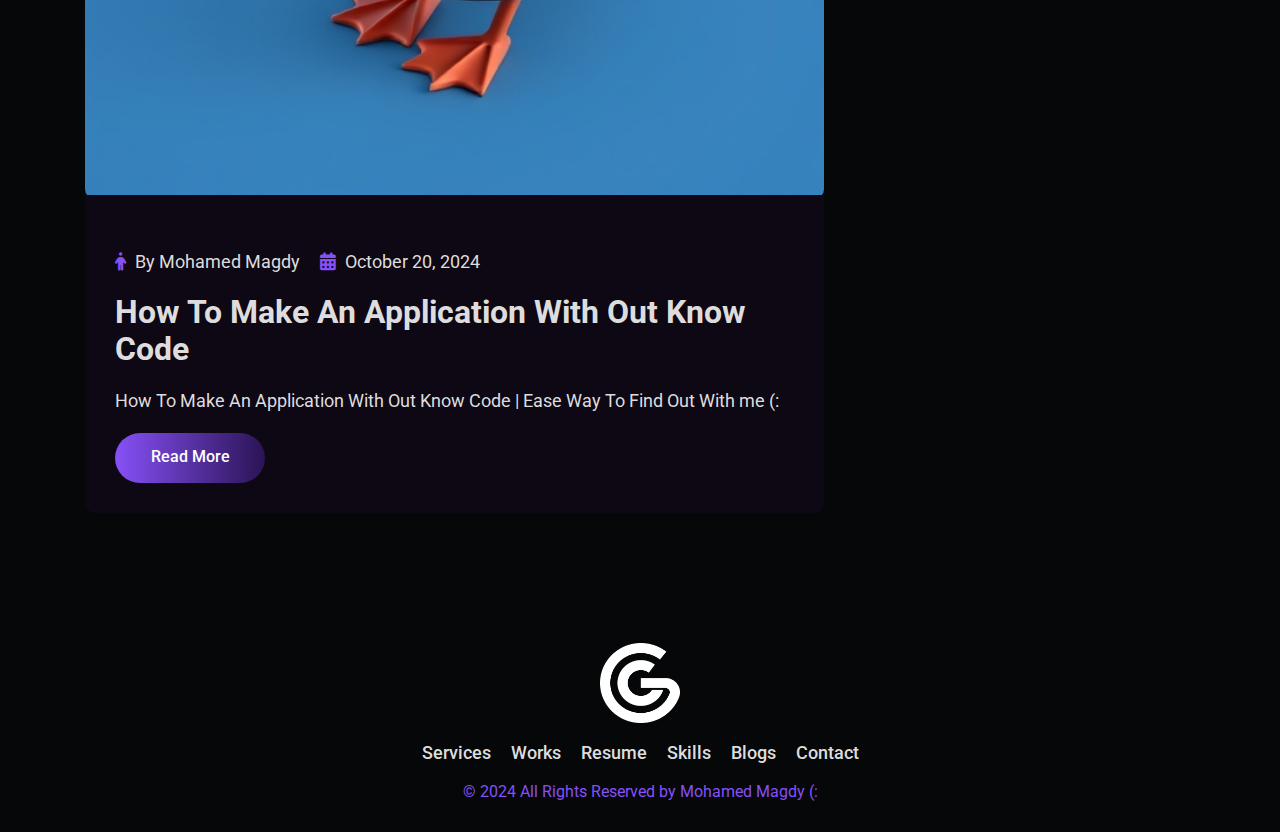
==== commit 6e708aae: "Add Article System" ====
--- a/pages/blogs.html
+++ b/pages/blogs.html
@@ -63,126 +63,14 @@
     <!-- Start Blogs -->
     <section class="blogs">
       <div class="container">
-        <div class="blogs-place">
-          <div class="blog">
-            <span class="blog-category">Sass</span>
-            <div class="blog-img">
-              <img src="../assets/images/blog-4-1536x597.jpg" alt="blog" />
-            </div>
-            <div class="blog-info">
-              <p>
-                <span class="author"
-                  ><i class="fa-solid fa-person"></i> By Mohamed Magdy</span
-                >
-                <span class="date"
-                  ><i class="fa-solid fa-calendar-days"></i> May 10, 2024
-                </span>
-              </p>
-              <h2>The Role of Technology in Modern Logistics Management</h2>
-              <p>
-                Explore the transformative impact of technology on logistics
-                management. Discuss how technologies like IoT, AI, and
-                blockchain are reshaping the industry and improving efficiency.
-              </p>
-              <a href="#">Read More</a>
-            </div>
-          </div>
-          <div class="blog">
-            <div class="blog-img">
-              <img src="../assets/images/blog-4-1536x597.jpg" alt="blog" />
-            </div>
-            <div class="blog-info">
-              <p>
-                <span class="author"
-                  ><i class="fa-solid fa-person"></i> By Mohamed Magdy</span
-                >
-                <span class="date"
-                  ><i class="fa-solid fa-calendar-days"></i> May 10, 2024
-                </span>
-              </p>
-              <h2>The Role of Technology in Modern Logistics Management</h2>
-              <p>
-                Explore the transformative impact of technology on logistics
-                management. Discuss how technologies like IoT, AI, and
-                blockchain are reshaping the industry and improving efficiency.
-              </p>
-              <a href="#">Read More</a>
-            </div>
-          </div>
-          <div class="blog">
-            <div class="blog-img">
-              <img src="../assets/images/blog-4-1536x597.jpg" alt="blog" />
-            </div>
-            <div class="blog-info">
-              <p>
-                <span class="author"
-                  ><i class="fa-solid fa-person"></i> By Mohamed Magdy</span
-                >
-                <span class="date"
-                  ><i class="fa-solid fa-calendar-days"></i> May 10, 2024
-                </span>
-              </p>
-              <h2>The Role of Technology in Modern Logistics Management</h2>
-              <p>
-                Explore the transformative impact of technology on logistics
-                management. Discuss how technologies like IoT, AI, and
-                blockchain are reshaping the industry and improving efficiency.
-              </p>
-              <a href="#">Read More</a>
-            </div>
-          </div>
-          <div class="blog">
-            <div class="blog-img">
-              <img src="../assets/images/blog-4-1536x597.jpg" alt="blog" />
-            </div>
-            <div class="blog-info">
-              <p>
-                <span class="author"
-                  ><i class="fa-solid fa-person"></i> By Mohamed Magdy</span
-                >
-                <span class="date"
-                  ><i class="fa-solid fa-calendar-days"></i> May 10, 2024
-                </span>
-              </p>
-              <h2>The Role of Technology in Modern Logistics Management</h2>
-              <p>
-                Explore the transformative impact of technology on logistics
-                management. Discuss how technologies like IoT, AI, and
-                blockchain are reshaping the industry and improving efficiency.
-              </p>
-              <a href="#">Read More</a>
-            </div>
-          </div>
-          <div class="blog">
-            <div class="blog-img">
-              <img src="../assets/images/blog-4-1536x597.jpg" alt="blog" />
-            </div>
-            <div class="blog-info">
-              <p>
-                <span class="author"
-                  ><i class="fa-solid fa-person"></i> By Mohamed Magdy</span
-                >
-                <span class="date"
-                  ><i class="fa-solid fa-calendar-days"></i> May 10, 2024
-                </span>
-              </p>
-              <h2>The Role of Technology in Modern Logistics Management</h2>
-              <p>
-                Explore the transformative impact of technology on logistics
-                management. Discuss how technologies like IoT, AI, and
-                blockchain are reshaping the industry and improving efficiency.
-              </p>
-              <a href="#">Read More</a>
-            </div>
-          </div>
-
-          <div class="blogs-pages">
+        <div class="blogs-place articles">
+          <!-- <div class="blogs-pages">
             <a href="#" class="show-me"><i class="fa-solid fa-arrow-left"></i></a>
             <a href="#" class="active">1</a>
             <a href="#">2</a>
             <a href="#">3</a>
             <a href="#"><i class="fa-solid fa-arrow-right"></i></a>
-          </div>
+          </div> -->
         </div>
 
         <aside>
@@ -195,65 +83,39 @@
             <ul>
               <li>
                 <a href="html.html">Html</a>
-                <span class="blogs-count">(1)</span>
+                <span class="blogs-count">(0)</span>
               </li>
               <li>
-                <a href="css.html">Css</a> <span class="blogs-count">(1)</span>
+                <a href="css.html">Css</a> <span class="blogs-count">(0)</span>
+              </li>
+              <li>
+                <a href="react.html">React</a>
+                <span class="blogs-count">(0)</span>
               </li>
               <li>
                 <a href="javascript.html">JavaScript</a>
-                <span class="blogs-count">(1)</span>
+                <span class="blogs-count">(0)</span>
               </li>
               <li>
                 <a href="web-responsive.html">Responsive</a>
-                <span class="blogs-count">(1)</span>
+                <span class="blogs-count">(0)</span>
               </li>
             </ul>
           </div>
           <div class="recent-post">
             <h3>Recent post</h3>
-            <div class="blog" title="The services provide for design">
-              <a href="#" class="df gap-20">
-                <img src="../assets/images/blog-4-1536x597.jpg" alt="blog1" />
-                <div class="blog-info">
-                  <span
-                    ><i class="fa-solid fa-calendar-days"></i> May 10,2024</span
-                  >
-                  <h4>The services provide for design</h4>
-                </div>
-              </a>
-            </div>
-            <div class="blog" title="The services provide for design">
-              <a href="#" class="df gap-20">
-                <img src="../assets/images/blog-4-1536x597.jpg" alt="blog1" />
-                <div class="blog-info">
-                  <span
-                    ><i class="fa-solid fa-calendar-days"></i> May 10,2024</span
-                  >
-                  <h4>The services provide for design</h4>
-                </div>
-              </a>
-            </div>
-            <div class="blog" title="The services provide for design">
-              <a href="#" class="df gap-20">
-                <img src="../assets/images/blog-4-1536x597.jpg" alt="blog1" />
-                <div class="blog-info">
-                  <span
-                    ><i class="fa-solid fa-calendar-days"></i> May 10,2024</span
-                  >
-                  <h4>The services provide for design</h4>
-                </div>
-              </a>
-            </div>
+
           </div>
           <div class="popular-tag">
             <h3>Popular tag</h3>
             <a href="html.html">Html</a>
             <a href="css.html">Css</a>
+            <a href="react.html">React</a>
             <a href="javascript.html">JavaScript</a>
             <a href="web-responsive.html">Web Responsive</a>
           </div>
         </aside>
+
       </div>
     </section>
     <!-- End Blogs -->
@@ -263,18 +125,20 @@
         <img src="../assets/images/logo.png" alt="logo.png" />
         <nav>
           <ul class="df gap-20 f-h">
-            <li><a href="#services">services</a></li>
-            <li><a href="#works">works</a></li>
-            <li><a href="#resume">resume</a></li>
-            <li><a href="#skills">skills</a></li>
+            <li><a href="../#services">services</a></li>
+            <li><a href="../#works">works</a></li>
+            <li><a href="../#resume">resume</a></li>
+            <li><a href="../#skills">skills</a></li>
             <li><a href="pages/blogs.html">blogs</a></li>
-            <li><a href="#contact">contact</a></li>
+            <li><a href="../#contact">contact</a></li>
           </ul>
         </nav>
         <p>© 2024 All Rights Reserved by Mohamed Magdy (:</p>
       </div>
     </footer>
     <!-- End Footer -->
-    <script src="../scripts/global.js"></script>
+    <script src="../scripts/js/global.js"></script>
+    <script src="../scripts/js/articles.js"></script>
+    <script src="../scripts/js/articles-statistics.js"></script>
   </body>
 </html>
--- a/styles/blogs.css
+++ b/styles/blogs.css
@@ -63,6 +63,7 @@
 .blogs .blogs-place .blog p {
   font-size: 18px;
   line-height: 25px;
+  margin-block: 20px;
 }
 
 .blogs .blogs-place .blog span:first-of-type {
@@ -110,7 +111,7 @@
 }
 
 .blogs .blogs-place .blogs-pages a:first-of-type {
-  display: none
+  display: none;
 }
 
 .blogs .blogs-place .blogs-pages a:hover {
@@ -131,7 +132,6 @@
   padding: 20px;
   margin-bottom: 30px;
   border-radius: 10px;
-
 }
 
 .blogs aside .blog {
@@ -171,7 +171,7 @@
 }
 
 .blogs aside .categories ul li {
-  display: inline-flex ;
+  display: inline-flex;
   align-items: center;
   justify-content: space-between;
 }
@@ -225,7 +225,6 @@
   margin-left: 10px;
 }
 
-
 @media (min-width: 992px) {
   .blogs .container {
     display: flex;
@@ -257,4 +256,4 @@
     flex-direction: column;
     gap: 10px;
   }
-}+}
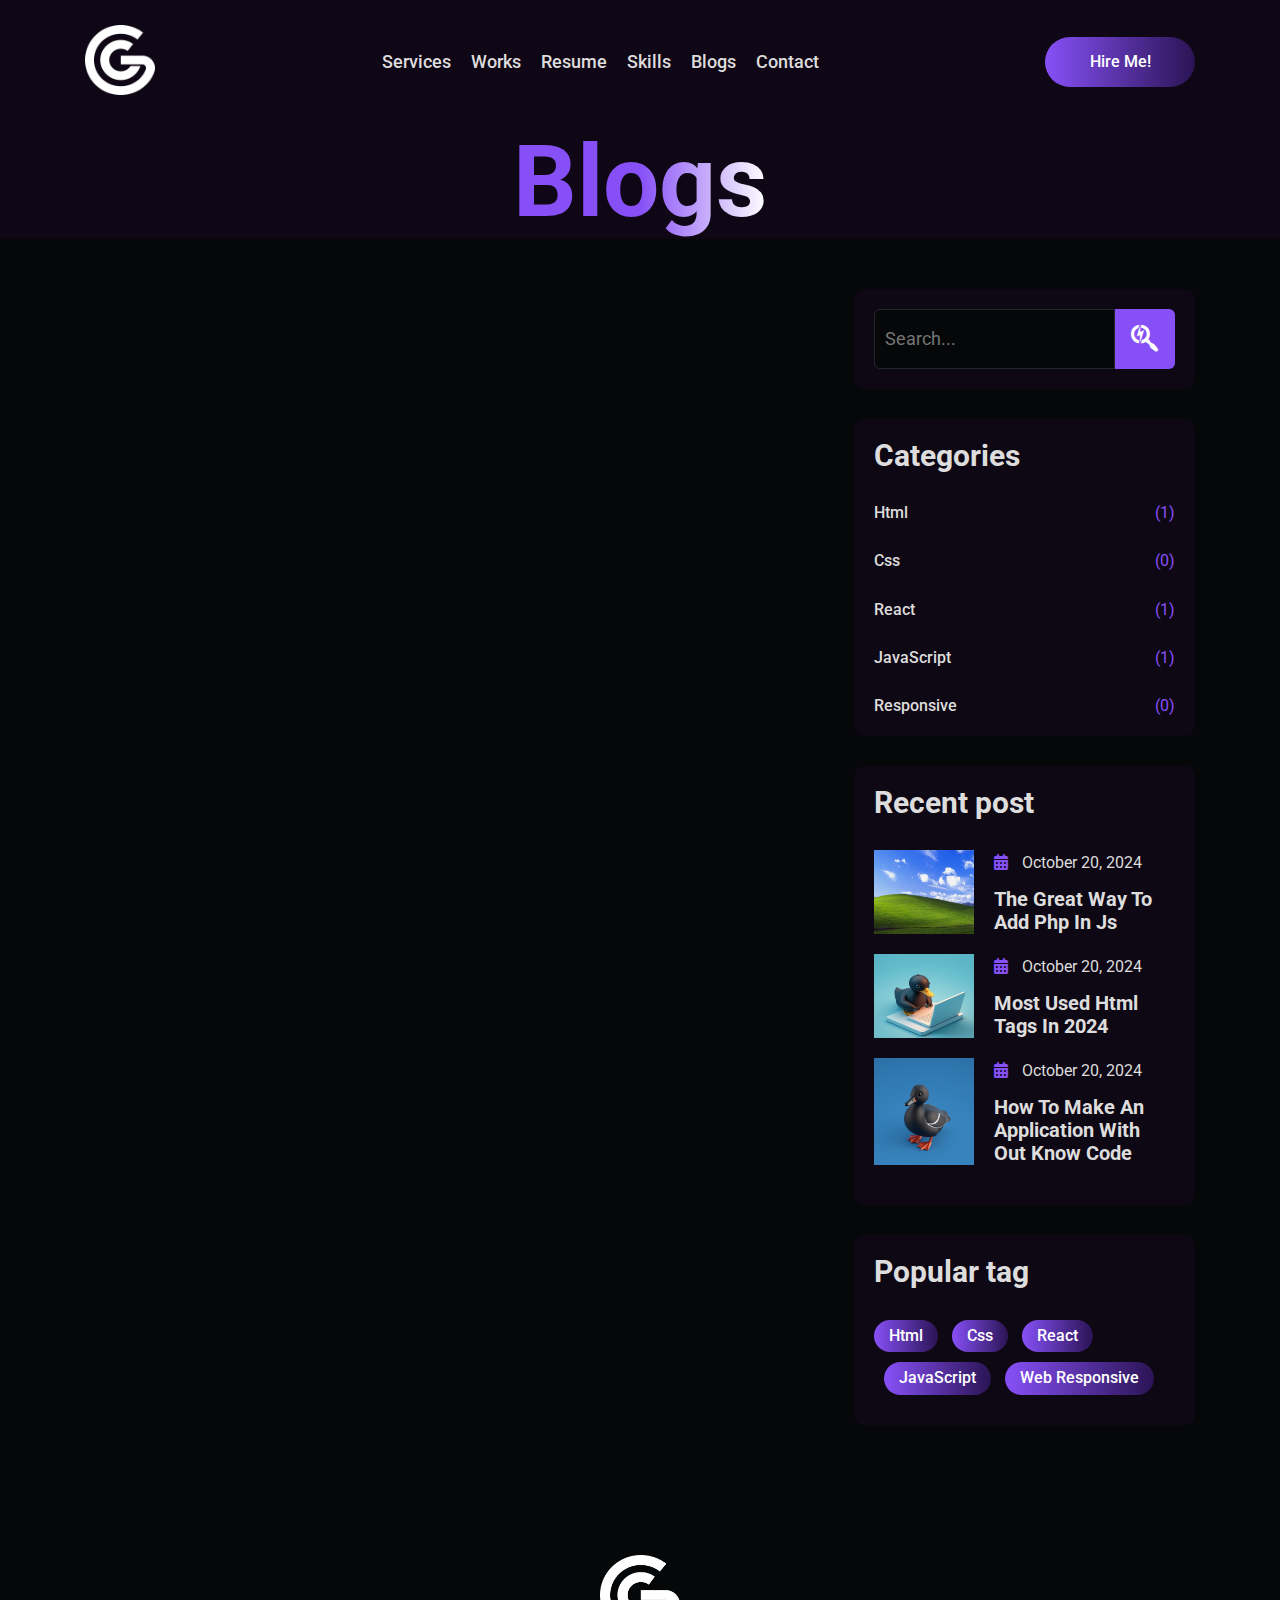
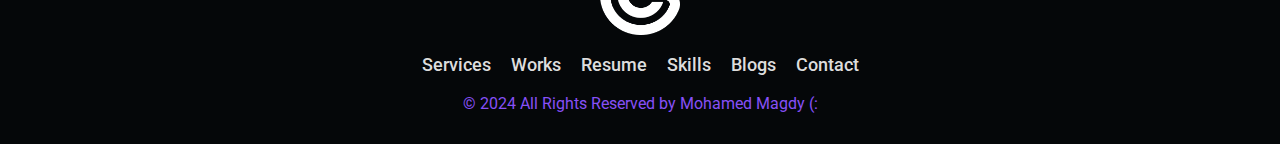
==== commit 460d9b71: "Add Projct Crearto From And ReCode Some Function" ====
--- a/pages/blogs.html
+++ b/pages/blogs.html
@@ -22,7 +22,7 @@
     <link rel="stylesheet" href="../styles/all.min.css" />
     <link rel="stylesheet" href="../styles/global.css" />
     <link rel="stylesheet" href="../styles/blogs.css" />
-    <title>Mohamed Magdy ELsayed | Blogs</title>
+    <title>Blogs</title>
   </head>
   <body>
     <!-- Start Header  -->
@@ -139,6 +139,5 @@
     <!-- End Footer -->
     <script src="../scripts/js/global.js"></script>
     <script src="../scripts/js/articles.js"></script>
-    <script src="../scripts/js/articles-statistics.js"></script>
   </body>
 </html>
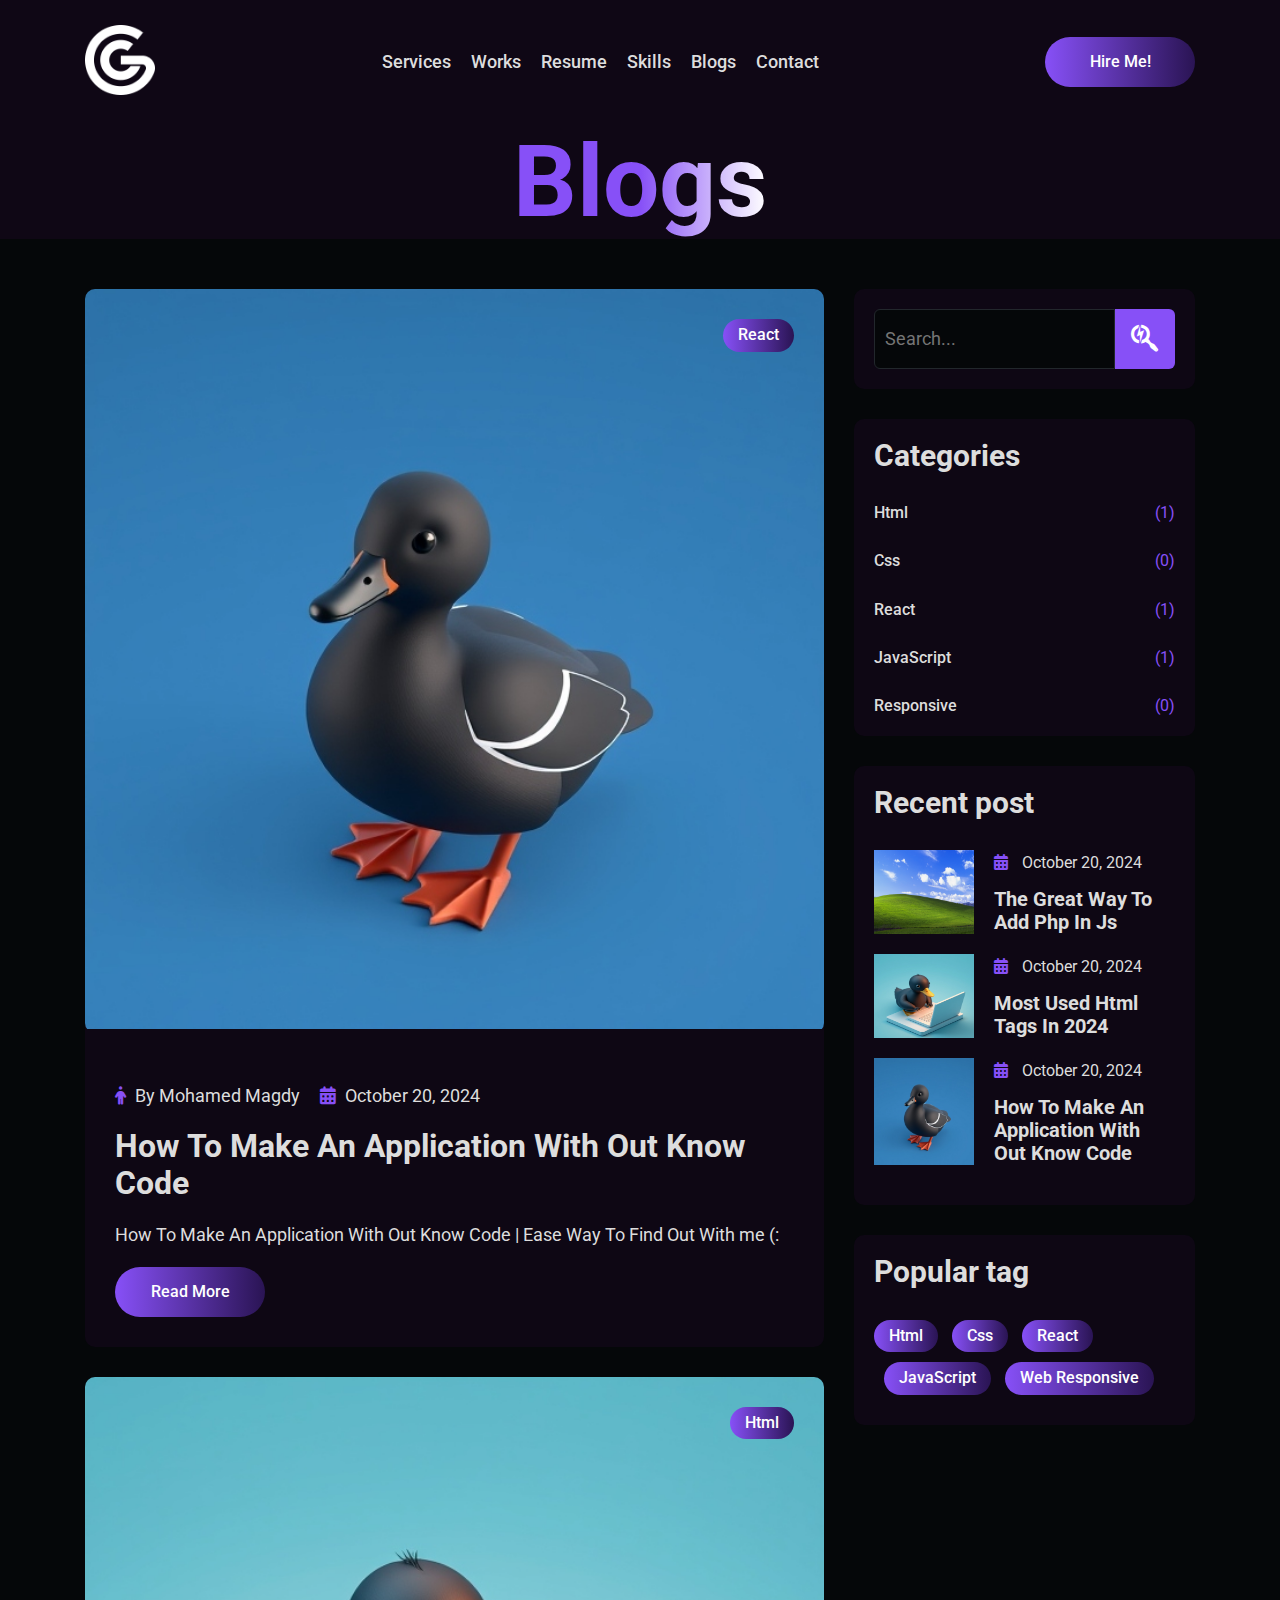
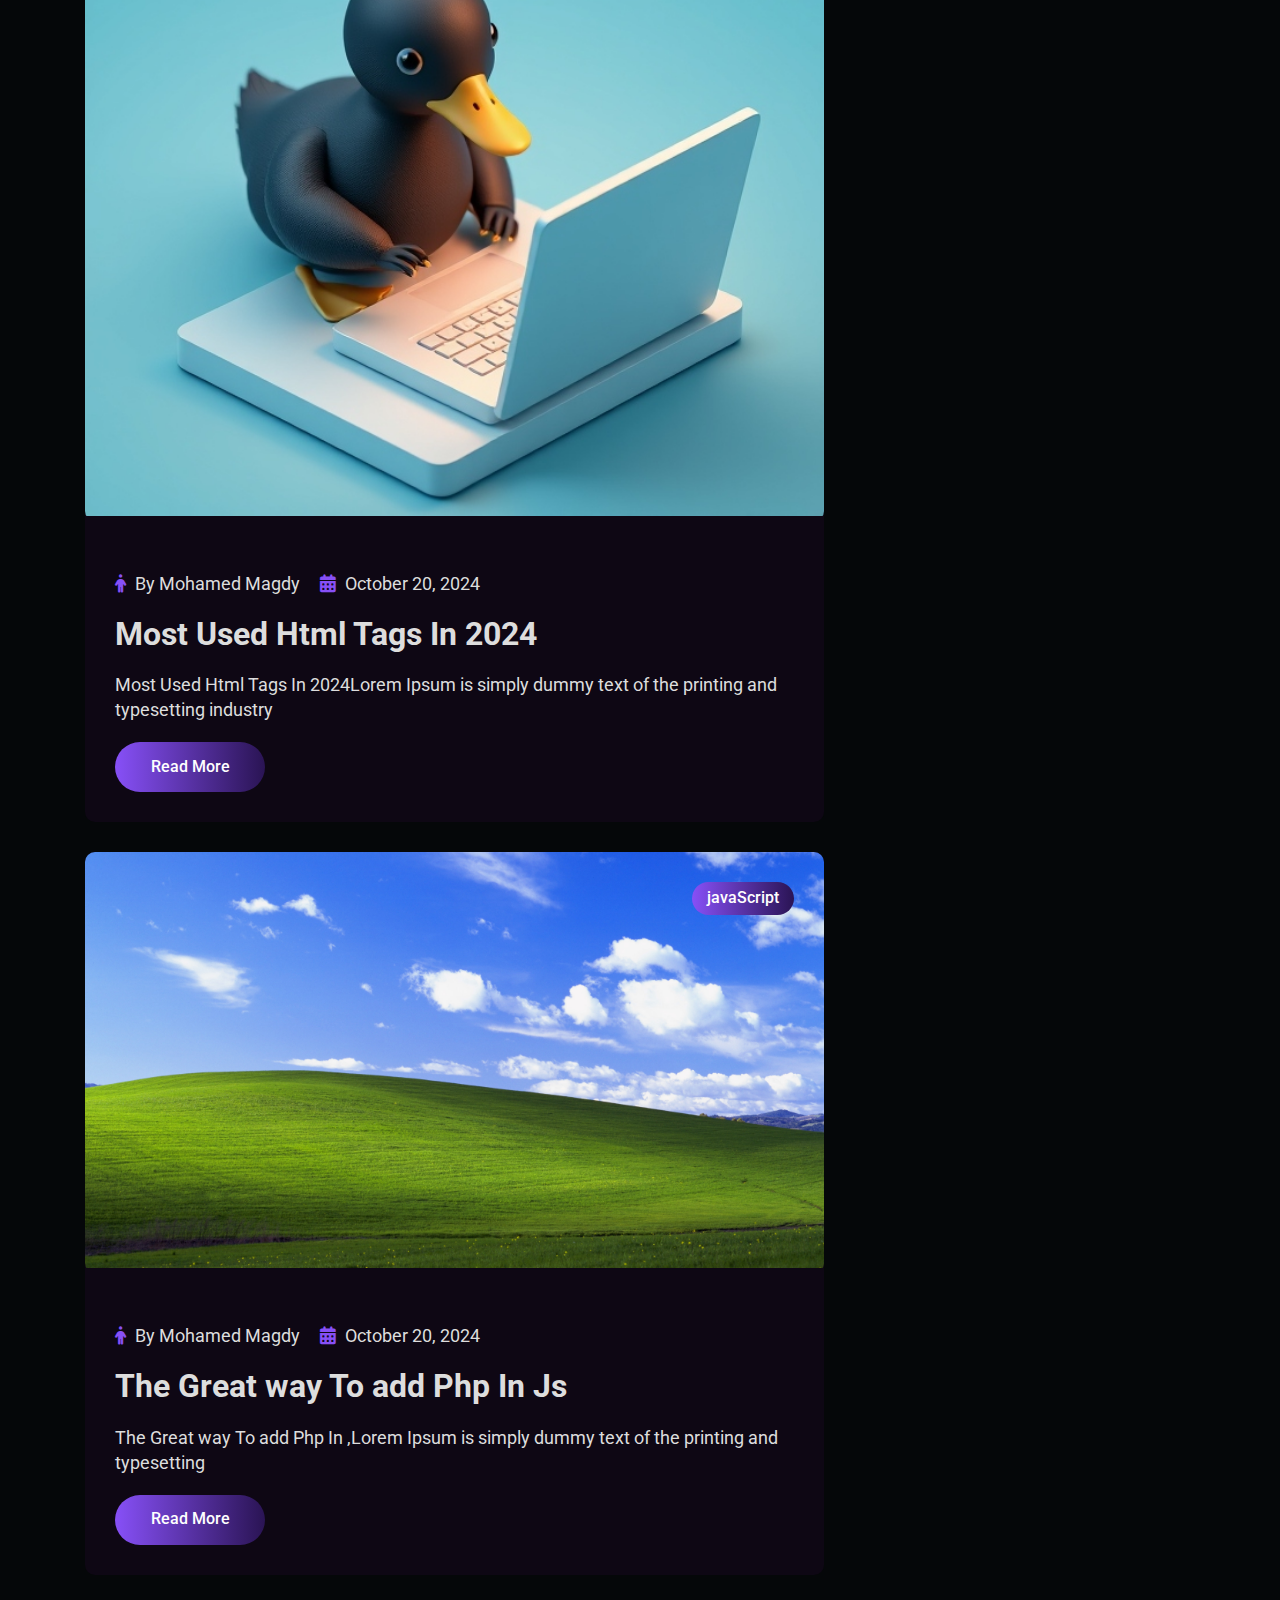
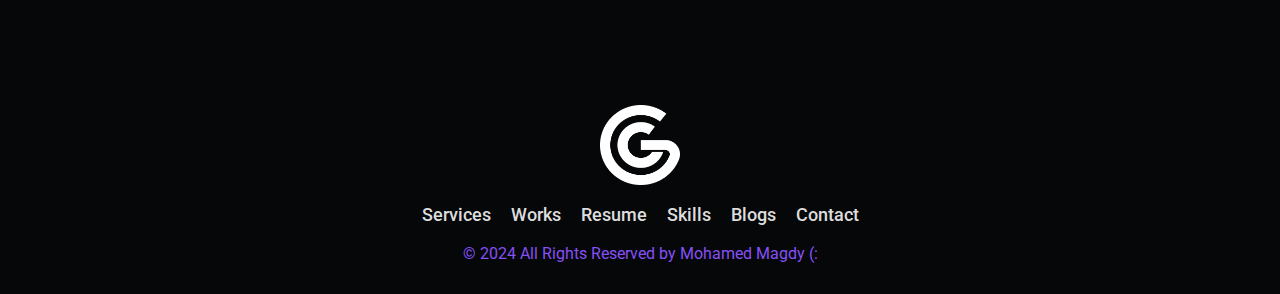
==== commit 565c43da: "Fix Bug And Scroll Btn" ====
--- a/pages/blogs.html
+++ b/pages/blogs.html
@@ -25,6 +25,11 @@
     <title>Blogs</title>
   </head>
   <body>
+    <!-- Start Scroll Button -->
+    <button class="scroll-btn">
+      <i class="fa-solid fa-arrow-up"></i>
+    </button>
+    <!-- End Scroll Button -->
     <!-- Start Header  -->
     <header>
       <div class="container df f-sb f-v">
@@ -37,7 +42,7 @@
             <li><a href="../#works">works</a></li>
             <li><a href="../#resume">resume</a></li>
             <li><a href="../#skills">skills</a></li>
-            <li><a href="pages/blogs.html">blogs</a></li>
+            <li><a href="blogs.html">blogs</a></li>
             <li><a href="../#contact">contact</a></li>
           </ul>
           <a
@@ -104,7 +109,6 @@
           </div>
           <div class="recent-post">
             <h3>Recent post</h3>
-
           </div>
           <div class="popular-tag">
             <h3>Popular tag</h3>
@@ -115,7 +119,6 @@
             <a href="web-responsive.html">Web Responsive</a>
           </div>
         </aside>
-
       </div>
     </section>
     <!-- End Blogs -->
--- a/styles/global.css
+++ b/styles/global.css
@@ -86,6 +86,27 @@
   padding-inline: 15px;
 }
 
+/* Start Scroll Btn */
+.scroll-btn {
+  display: block;
+  position: fixed;
+  bottom: 20px;
+  right: 20px;
+  z-index: 99;
+  width: 40px;
+  height: 40px;
+  background-color: transparent;
+  border-radius: 50%;
+  border: 2px solid var(--clr-700);
+  color: var(--clr-600);
+  cursor: pointer;
+  box-shadow: 0px 0px 6px 1px #8750f763;
+  transition: 0.3s;
+  opacity: 0;
+  pointer-events: none;
+}
+/* End Scroll Btn */
+
 .container {
   padding-inline: 15px;
   margin-inline: auto;
